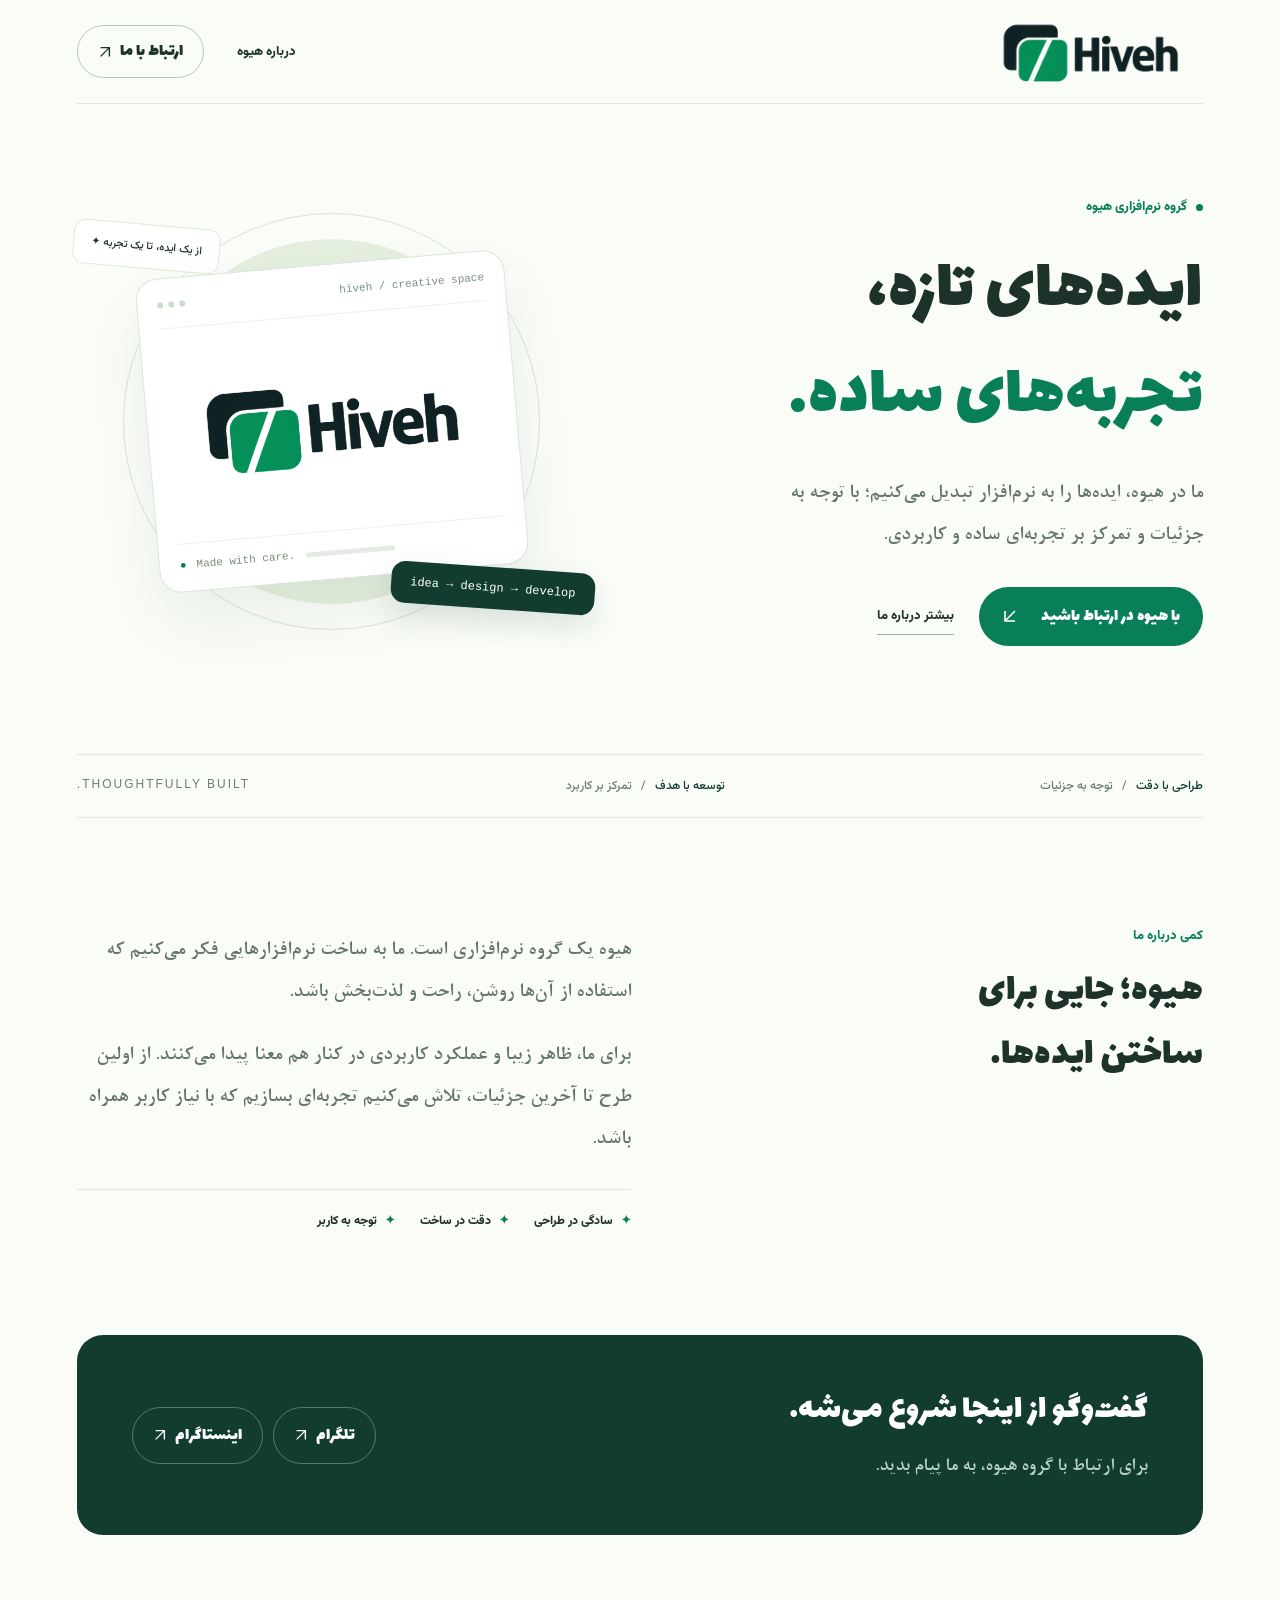
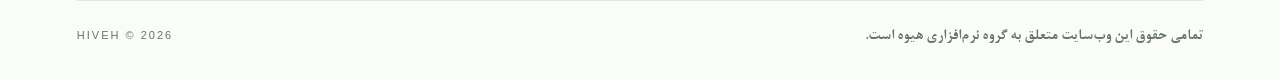
==== index.html @ 837ca016 "Create index.html" ====
<!doctype html>
<html lang="fa" dir="rtl"><head><meta charset="utf-8"><meta name="viewport" content="width=device-width,initial-scale=1"><meta name="theme-color" content="#087e59"><meta name="description" content="هیوه؛ گروه نرم‌افزاری، جایی برای ساخت تجربه‌های ساده و کاربردی."><title>گروه نرم‌افزاری هیوه | Hiveh</title><style>
@font-face {
  font-family: 'Lalezar';
  font-style: normal;
  font-weight: 400;
  font-display: swap;
  src: url([data-uri]) format('woff');
}
@font-face {
  font-family: 'Vazirmatn';
  font-style: normal;
  font-weight: 500;
  font-display: swap;
  src: url([data-uri]) format('woff');
}
@font-face {
  font-family: 'Vazirmatn';
  font-style: normal;
  font-weight: 600;
  font-display: swap;
  src: url([data-uri]) format('woff');
}
@font-face {
  font-family: 'Vazirmatn';
  font-style: normal;
  font-weight: 700;
  font-display: swap;
  src: url([data-uri]) format('woff');
}
@font-face {
  font-family: 'Vazirmatn';
  font-style: normal;
  font-weight: 800;
  font-display: swap;
  src: url([data-uri]) format('woff');
}
@font-face {
  font-family: 'Vazirmatn';
  font-style: normal;
  font-weight: 900;
  font-display: swap;
  src: url([data-uri]) format('woff');
}

@font-face{font-family:HivehNazanin;font-style:normal;font-weight:700;font-display:swap;src:url([data-uri]) format("woff")}

:root{--green:#087e59;--dark:#123c30;--ink:#1d332a;--muted:#65766c;--pale:#edf6ee}*{box-sizing:border-box}html{scroll-behavior:smooth;scroll-padding-top:100px}body{margin:0;background:#fafcf8;color:var(--ink);font-family:Vazirmatn,Tahoma,sans-serif}a{color:inherit;text-decoration:none}button{font:inherit}.wrap{width:min(1180px,88%);margin:auto}header{height:104px;display:flex;align-items:center;justify-content:space-between;border-bottom:1px solid #dfe8de}.brand{display:flex;align-items:center;gap:11px}.symbol{height:43px;width:43px;background:var(--green);border-radius:14px;display:grid;place-items:center;color:white;font:bold 29px Arial}.brand strong{font-size:27px;line-height:1.1}.brand small{display:block;font-size:10px;letter-spacing:2.8px;margin-top:7px;color:var(--muted)}nav{display:flex;gap:33px;align-items:center;font-size:13px}nav a:hover{color:var(--green)}.nav-contact{border:1px solid #b5c9bd;padding:11px 20px;border-radius:100px}.hero{display:grid;grid-template-columns:1.08fr 1fr;align-items:center;gap:65px;min-height:650px;padding:65px 0 80px}.eyebrow{font-size:12px;color:var(--green);display:flex;align-items:center;gap:9px}.dot{width:7px;height:7px;border-radius:50%;background:var(--green)}h1{font-size:clamp(42px,5vw,66px);font-weight:900;line-height:1.55;letter-spacing:-2.6px;margin:22px 0}h1 span{color:var(--green)}.lead{color:var(--muted);font-size:16px;line-height:2.1;max-width:420px}.actions{display:flex;gap:25px;align-items:center;margin-top:30px;font-size:13px}.btn{display:inline-flex;gap:23px;align-items:center;background:var(--green);color:white;padding:15px 23px;border-radius:100px;transition:transform .2s,background .2s}.btn:hover{background:#056347;transform:translateY(-2px)}.text-link{border-bottom:1px solid #9eb4a8;padding:8px 0}.visual{position:relative;min-height:420px;display:grid;place-items:center;direction:ltr}.orb{position:absolute;width:365px;height:365px;background:#e4efdf;border-radius:50%}.orb:after{content:"";position:absolute;inset:-26px;border:1px solid #d9e6d4;border-radius:50%}.window{position:relative;width:370px;max-width:95%;background:#fff;border:1px solid #dae6da;border-radius:22px;box-shadow:0 30px 65px #194a3012;transform:rotate(-5deg);padding:20px}.bar{display:flex;justify-content:space-between;align-items:center;border-bottom:1px solid #edf1eb;padding-bottom:17px;font:11px monospace;color:#789083}.lights{display:flex;gap:5px}.lights i{width:6px;height:6px;background:#cbdccc;border-radius:100%}.graphic{height:215px;display:grid;place-items:center;position:relative}.big-h{font:900 135px Arial;color:var(--green);letter-spacing:-12px;transform:skewY(-6deg)}.code{position:absolute;color:#8bb39b;font:30px monospace;left:20px;top:60px}.code:last-child{left:auto;right:20px;top:116px}.window-bottom{display:flex;align-items:center;gap:10px;border-top:1px solid #edf1eb;padding-top:15px;font:11px monospace;color:#7a8b7c}.line{height:5px;background:#e4ece1;border-radius:4px;width:90px}.float{position:absolute;background:var(--dark);color:white;padding:14px 19px;border-radius:14px;bottom:23px;right:-8px;transform:rotate(4deg);font:12px monospace;box-shadow:0 12px 30px #123c3020}.tag{position:absolute;top:12px;left:-4px;background:#fff;border:1px solid #e0e9da;padding:13px 17px;border-radius:12px;font-size:11px;transform:rotate(5deg);direction:rtl}.strip{display:flex;justify-content:space-between;border-top:1px solid #dfe8de;border-bottom:1px solid #dfe8de;padding:22px 0;font-size:12px;color:#6d7f71;gap:16px}.strip b{color:var(--dark);font-weight:500}.about{padding:105px 0;display:grid;grid-template-columns:1fr 1.2fr;gap:110px}.section-label{color:var(--green);font-size:12px}h2{font-size:34px;line-height:1.75;letter-spacing:-1px;margin:12px 0}.about p{font-size:15px;color:var(--muted);line-height:2.3;margin-top:7px}.principles{display:flex;gap:25px;margin-top:28px;border-top:1px solid #dfe8de;padding-top:22px}.principles span{font-size:12px;display:flex;gap:8px;align-items:center}.principles i{font-style:normal;color:var(--green)}.contact{background:var(--dark);color:#fff;border-radius:26px;padding:48px 55px;display:flex;align-items:center;justify-content:space-between;gap:35px;margin-bottom:65px}.contact h2{font-size:29px;margin:0 0 8px}.contact p{font-size:13px;color:#b9d0c4;margin:0;line-height:2}.contact-links{display:flex;gap:10px;flex-wrap:wrap}.contact a{padding:13px 20px;border:1px solid #59796b;border-radius:100px;font-size:12px}.contact a:hover{background:white;color:var(--dark)}footer{border-top:1px solid #dfe8de;padding:28px 0 35px;display:flex;justify-content:space-between;font-size:11px;color:var(--muted)}.english{font-family:Arial,sans-serif;letter-spacing:2px}a:focus-visible{outline:3px solid #70bc95;outline-offset:5px}@media(max-width:900px){.hero{gap:25px}h1{font-size:46px}.window{width:310px}.orb{width:290px;height:290px}.float{right:0}.about{gap:40px}.contact{padding:35px}.tag{left:0}}@media(max-width:640px){.wrap{width:88%}header{height:86px}nav{gap:18px;font-size:11px}.nav-contact{padding:8px 13px}.brand strong{font-size:23px}.symbol{width:35px;height:35px;border-radius:11px;font-size:23px}.brand small{font-size:8px}.hero{grid-template-columns:1fr;gap:30px;padding:44px 0;min-height:auto}h1{font-size:43px;letter-spacing:-1.5px;margin-top:18px}.lead{font-size:14px}.visual{min-height:370px;margin:0 8px}.window{width:310px}.tag{top:0}.float{bottom:2px}.strip{font-size:10px;flex-wrap:wrap;justify-content:center;gap:14px 22px}.strip .english{display:none}.about{grid-template-columns:1fr;gap:16px;padding:65px 0}h2{font-size:29px}.about p{font-size:14px}.principles{justify-content:space-between;gap:8px}.contact{align-items:flex-start;flex-direction:column;padding:30px 25px;border-radius:20px;margin-bottom:40px;gap:25px}.contact h2{font-size:25px}footer{gap:20px;font-size:10px}nav a:first-child{display:none}}@media(prefers-reduced-motion:reduce){html{scroll-behavior:auto}*{transition:none!important}}
/* Expressive Persian headings and stronger supporting type. */
body{font-weight:500}
h1,h2,.brand strong{font-family:Lalezar,Vazirmatn,Tahoma,sans-serif;font-weight:400;letter-spacing:0}
h1{font-size:clamp(48px,5.7vw,76px);line-height:1.45}
h2{font-size:40px;line-height:1.6}
.brand strong{font-size:35px}
nav,.actions,.contact-links,.eyebrow,.section-label,.principles{font-weight:800}
.lead,.about p,.contact p{font-weight:600}
.btn,.nav-contact,.contact-links a{font-family:Lalezar,Vazirmatn,Tahoma,sans-serif;font-weight:400;font-size:18px}
.eyebrow,.section-label{font-size:13px}
.contact h2{font-size:35px}
@media(max-width:900px){h1{font-size:57px}}
@media(max-width:640px){h1{font-size:49px;line-height:1.4}.brand strong{font-size:30px}h2{font-size:35px}.contact h2{font-size:30px}.nav-contact{font-size:15px}.btn,.contact-links a{font-size:17px}}
/* B Nazanin Bold reading text with Lalezar headings. */
.lead,.about p,.contact p{font-family:HivehNazanin,'B Nazanin',Vazirmatn,serif;font-weight:700;font-size:21px;line-height:2}
.contact p{font-size:20px}
footer>span:first-child{font-family:HivehNazanin,'B Nazanin',Vazirmatn,serif;font-weight:700;font-size:16px}
@media(max-width:640px){.lead,.about p{font-size:20px}.contact p{font-size:19px}footer>span:first-child{font-size:15px}}
.brand-logo{display:block;width:225px;height:auto;object-fit:contain}.hero-logo{display:block;width:100%;height:auto;object-fit:contain}.graphic{padding:0 3px}.contact-links a,.nav-contact{display:inline-flex;align-items:center;gap:8px}
@media(max-width:640px){.brand-logo{width:163px}}
</style><link rel="canonical" href="https://hivehstudio.github.io/"><meta name="robots" content="index,follow"><meta property="og:title" content="گروه نرم‌افزاری هیوه | Hiveh"><meta property="og:type" content="website"><meta property="og:url" content="https://hivehstudio.github.io/"><script type="application/ld+json">{"@context": "https://schema.org", "@type": "Organization", "name": "گروه نرم‌افزاری هیوه", "alternateName": "Hiveh", "url": "https://hivehstudio.github.io/", "sameAs": ["https://t.me/Abbashavedanlu24", "https://www.instagram.com/Abbashavedanlu.24/"]}</script></head><body><div class="wrap"><header><a class="brand" href="#home" aria-label="هیوه، صفحه اصلی"><svg class="brand-logo" viewBox="0 0 2048 682" role="img" aria-label="هیوه — Hiveh"><image id="hiveh-logo-art" href="[data-uri]" width="2048" height="682"/></svg></a><nav aria-label="فهرست اصلی"><a href="#about">درباره هیوه</a><a class="nav-contact" href="#contact">ارتباط با ما <svg aria-hidden="true" width="14" height="14" viewBox="0 0 16 16" fill="none" stroke="currentColor" stroke-width="1.6"><path d="M3 13 13 3M3 3h10v10"/></svg></a></nav></header><main><section class="hero" id="home"><div><div class="eyebrow"><span class="dot"></span>گروه نرم‌افزاری هیوه</div><h1>ایده‌های تازه،<br><span>تجربه‌های ساده.</span></h1><p class="lead">ما در هیوه، ایده‌ها را به نرم‌افزار تبدیل می‌کنیم؛ با توجه به جزئیات و تمرکز بر تجربه‌ای ساده و کاربردی.</p><div class="actions"><a class="btn" href="#contact">با هیوه در ارتباط باشید <svg aria-hidden="true" width="16" height="16" viewBox="0 0 16 16" fill="none" stroke="currentColor" stroke-width="1.6"><path d="M13 3 3 13M3 3v10h10"/></svg></a><a class="text-link" href="#about">بیشتر درباره ما</a></div></div><div class="visual" aria-hidden="true"><div class="orb"></div><div class="tag">از یک ایده، تا یک تجربه ✦</div><div class="window"><div class="bar"><div class="lights"><i></i><i></i><i></i></div><span>hiveh / creative space</span></div><div class="graphic"><svg class="hero-logo" viewBox="0 0 2048 682" aria-hidden="true"><use href="#hiveh-logo-art"/></svg></div><div class="window-bottom"><span style="color:#087e59">●</span><span>Made with care.</span><span class="line"></span></div></div><div class="float">idea → design → develop</div></div></section><div class="strip"><span><b>طراحی با دقت</b> &nbsp; / &nbsp; توجه به جزئیات</span><span><b>توسعه با هدف</b> &nbsp; / &nbsp; تمرکز بر کاربرد</span><span class="english" lang="en">THOUGHTFULLY BUILT.</span></div><section class="about" id="about"><div><span class="section-label">کمی درباره ما</span><h2>هیوه؛ جایی برای<br>ساختن ایده‌ها.</h2></div><div><p>هیوه یک گروه نرم‌افزاری است. ما به ساخت نرم‌افزارهایی فکر می‌کنیم که استفاده از آن‌ها روشن، راحت و لذت‌بخش باشد.</p><p>برای ما، ظاهر زیبا و عملکرد کاربردی در کنار هم معنا پیدا می‌کنند. از اولین طرح تا آخرین جزئیات، تلاش می‌کنیم تجربه‌ای بسازیم که با نیاز کاربر همراه باشد.</p><div class="principles"><span><i>✦</i> سادگی در طراحی</span><span><i>✦</i> دقت در ساخت</span><span><i>✦</i> توجه به کاربر</span></div></div></section><section class="contact" id="contact"><div><h2>گفت‌وگو از اینجا شروع می‌شه.</h2><p>برای ارتباط با گروه هیوه، به ما پیام بدید.</p></div><div class="contact-links"><a href="https://t.me/Abbashavedanlu24" target="_blank" rel="noopener noreferrer">تلگرام <svg aria-hidden="true" width="14" height="14" viewBox="0 0 16 16" fill="none" stroke="currentColor" stroke-width="1.6"><path d="M3 13 13 3M3 3h10v10"/></svg></a><a href="https://www.instagram.com/Abbashavedanlu.24/" target="_blank" rel="noopener noreferrer">اینستاگرام <svg aria-hidden="true" width="14" height="14" viewBox="0 0 16 16" fill="none" stroke="currentColor" stroke-width="1.6"><path d="M3 13 13 3M3 3h10v10"/></svg></a></div></section></main><footer><span>تمامی حقوق این وب‌سایت متعلق به گروه نرم‌افزاری هیوه است.</span><span class="english" lang="en">HIVEH © 2026</span></footer></div></body></html>
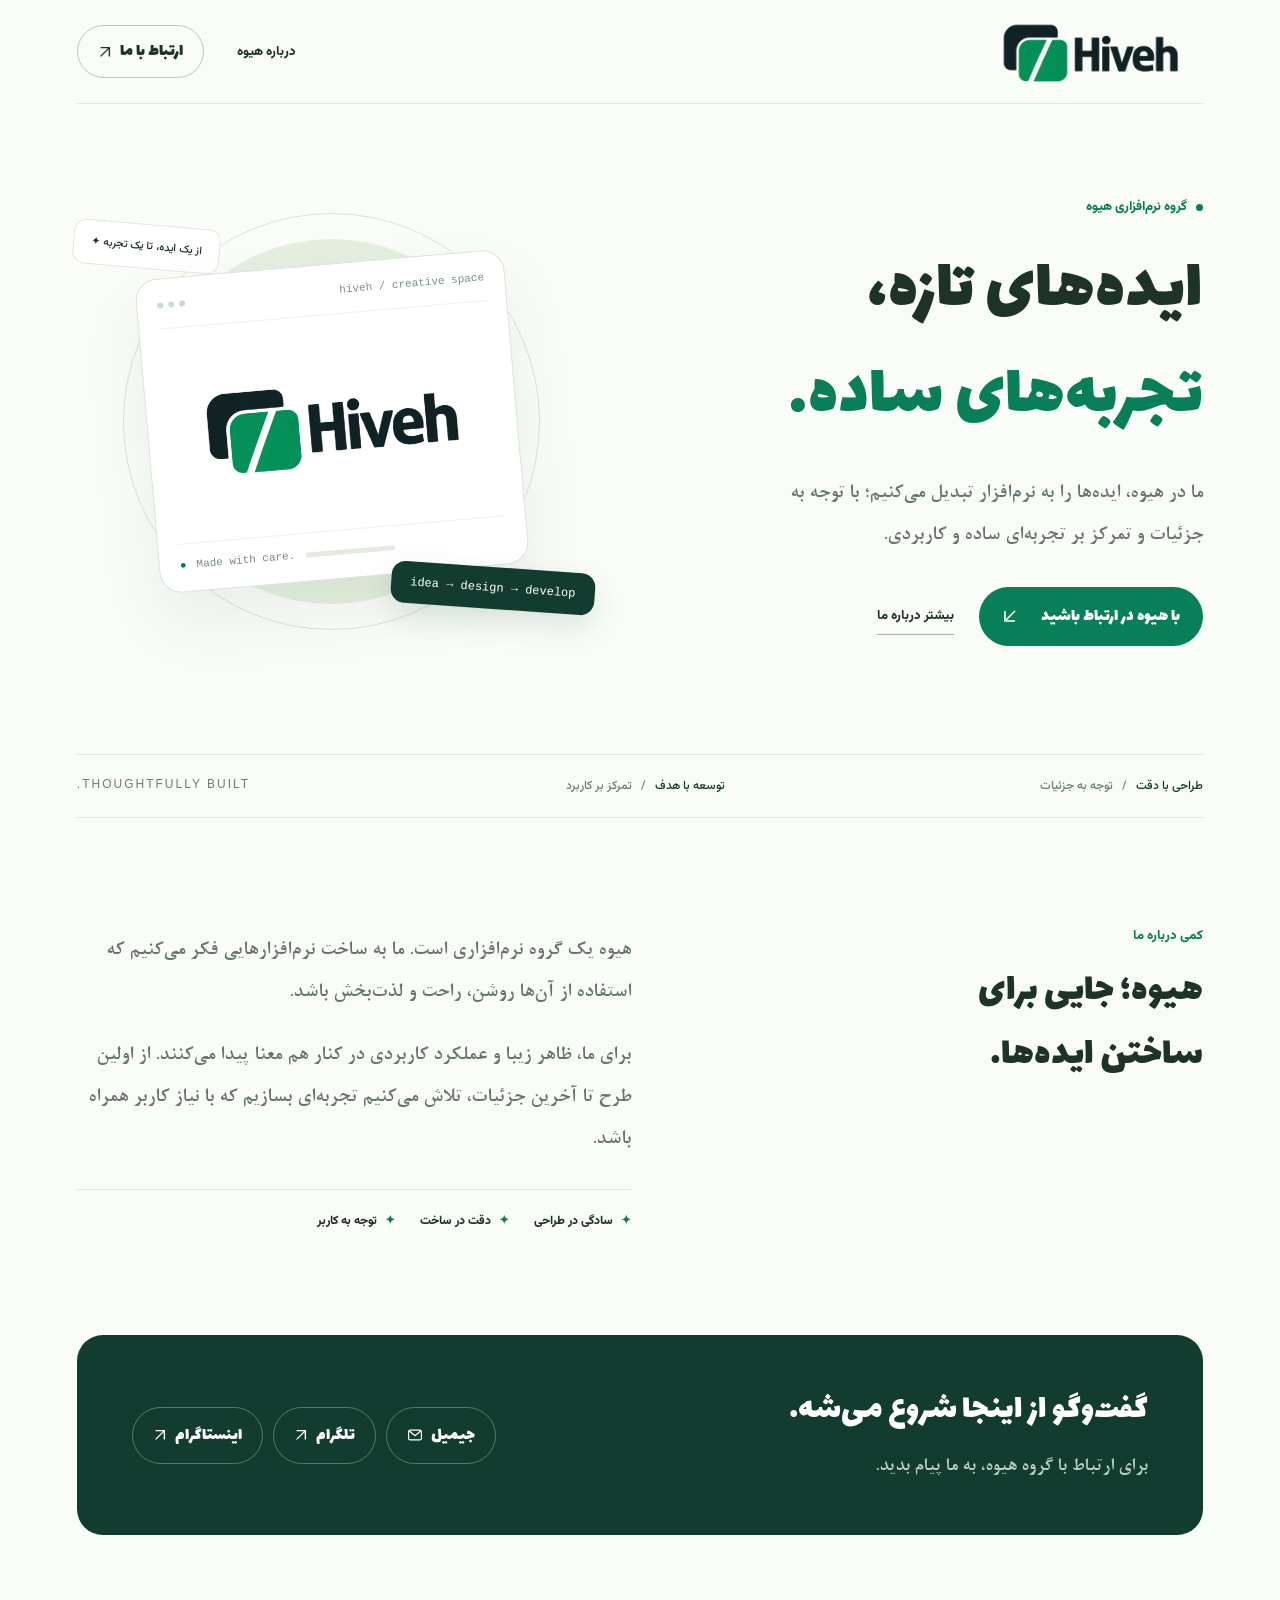
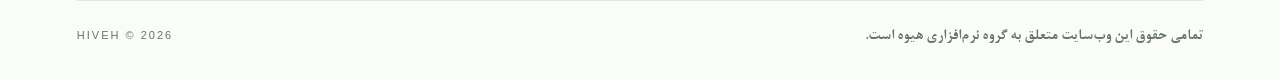
==== commit fa083ee0: "Add Gmail contact button" ====
--- a/index.html
+++ b/index.html
@@ -66,4 +66,4 @@
 @media(max-width:640px){.lead,.about p{font-size:20px}.contact p{font-size:19px}footer>span:first-child{font-size:15px}}
 .brand-logo{display:block;width:225px;height:auto;object-fit:contain}.hero-logo{display:block;width:100%;height:auto;object-fit:contain}.graphic{padding:0 3px}.contact-links a,.nav-contact{display:inline-flex;align-items:center;gap:8px}
 @media(max-width:640px){.brand-logo{width:163px}}
-</style><link rel="canonical" href="https://hivehstudio.github.io/"><meta name="robots" content="index,follow"><meta property="og:title" content="گروه نرم‌افزاری هیوه | Hiveh"><meta property="og:type" content="website"><meta property="og:url" content="https://hivehstudio.github.io/"><script type="application/ld+json">{"@context": "https://schema.org", "@type": "Organization", "name": "گروه نرم‌افزاری هیوه", "alternateName": "Hiveh", "url": "https://hivehstudio.github.io/", "sameAs": ["https://t.me/Abbashavedanlu24", "https://www.instagram.com/Abbashavedanlu.24/"]}</script></head><body><div class="wrap"><header><a class="brand" href="#home" aria-label="هیوه، صفحه اصلی"><svg class="brand-logo" viewBox="0 0 2048 682" role="img" aria-label="هیوه — Hiveh"><image id="hiveh-logo-art" href="[data-uri]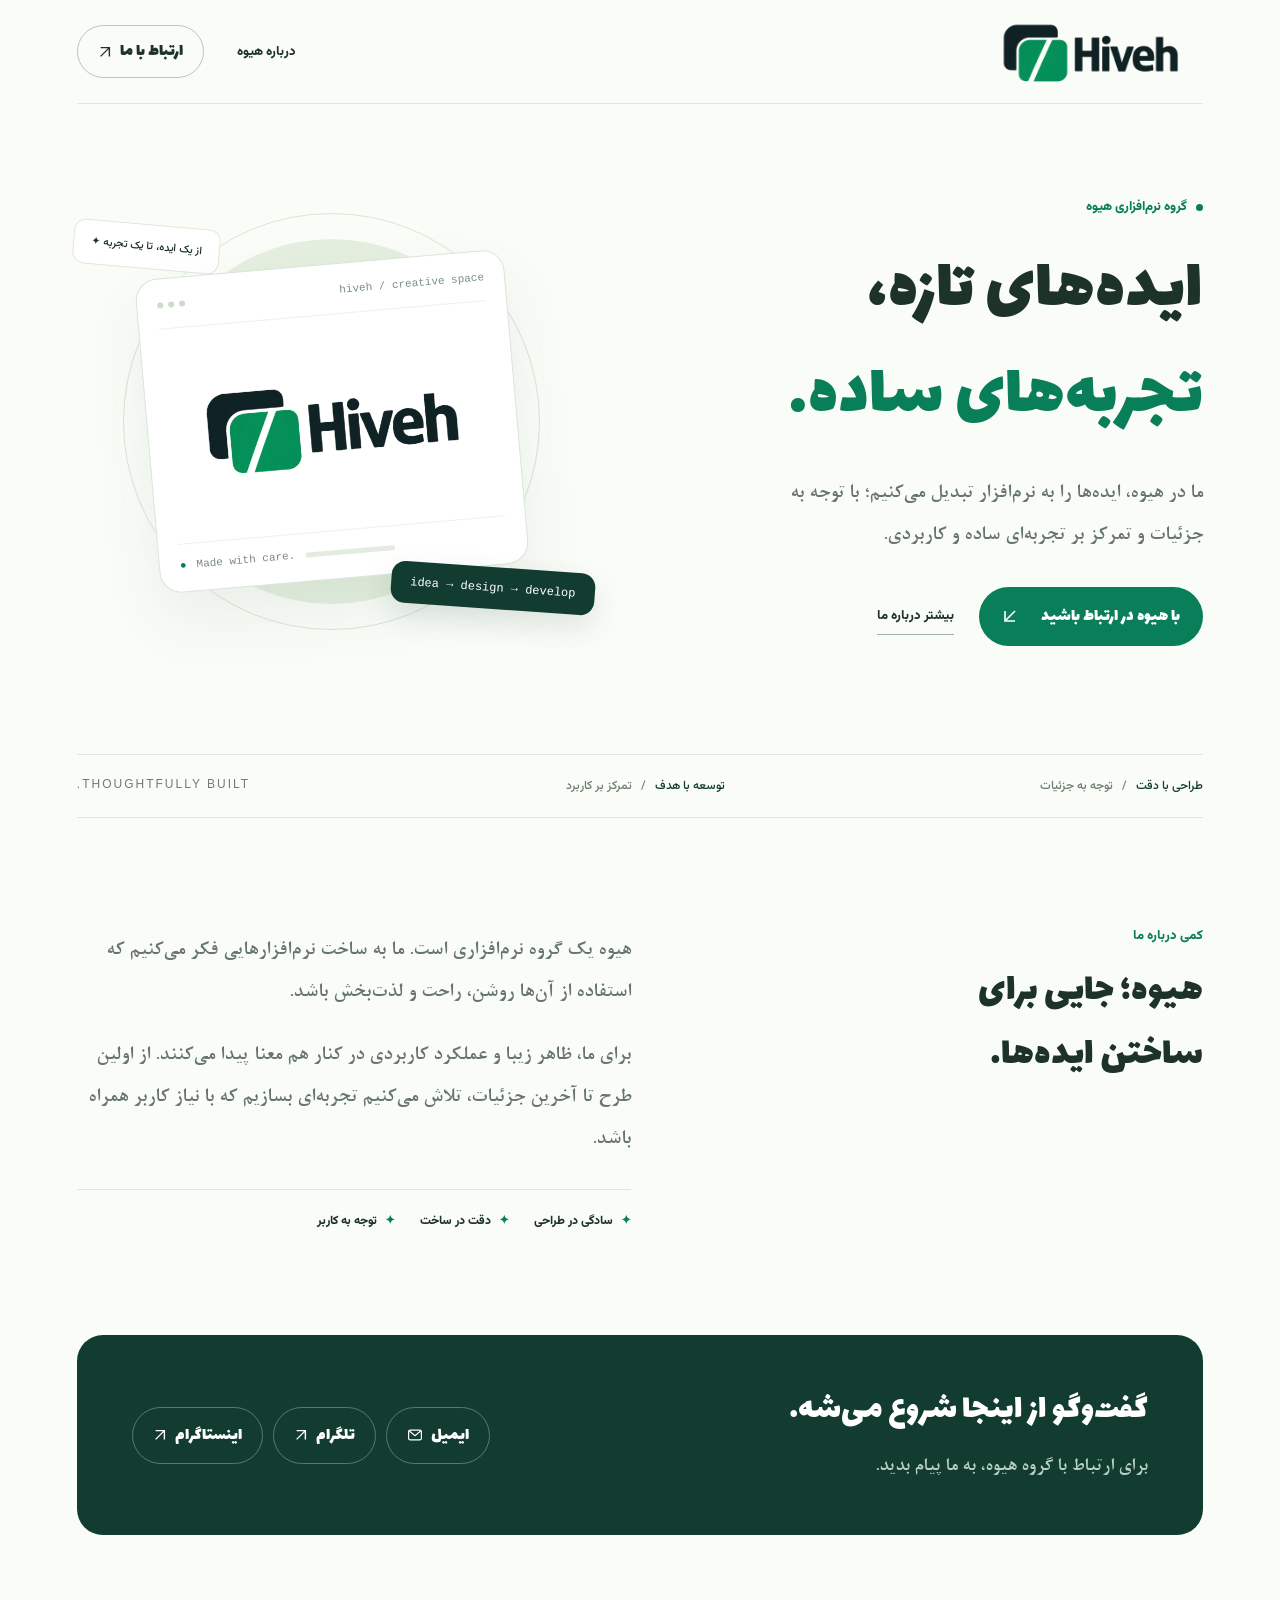
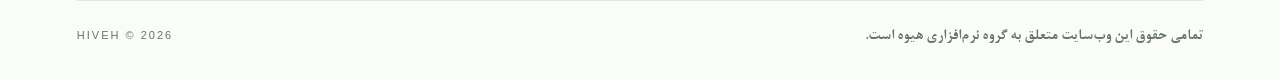
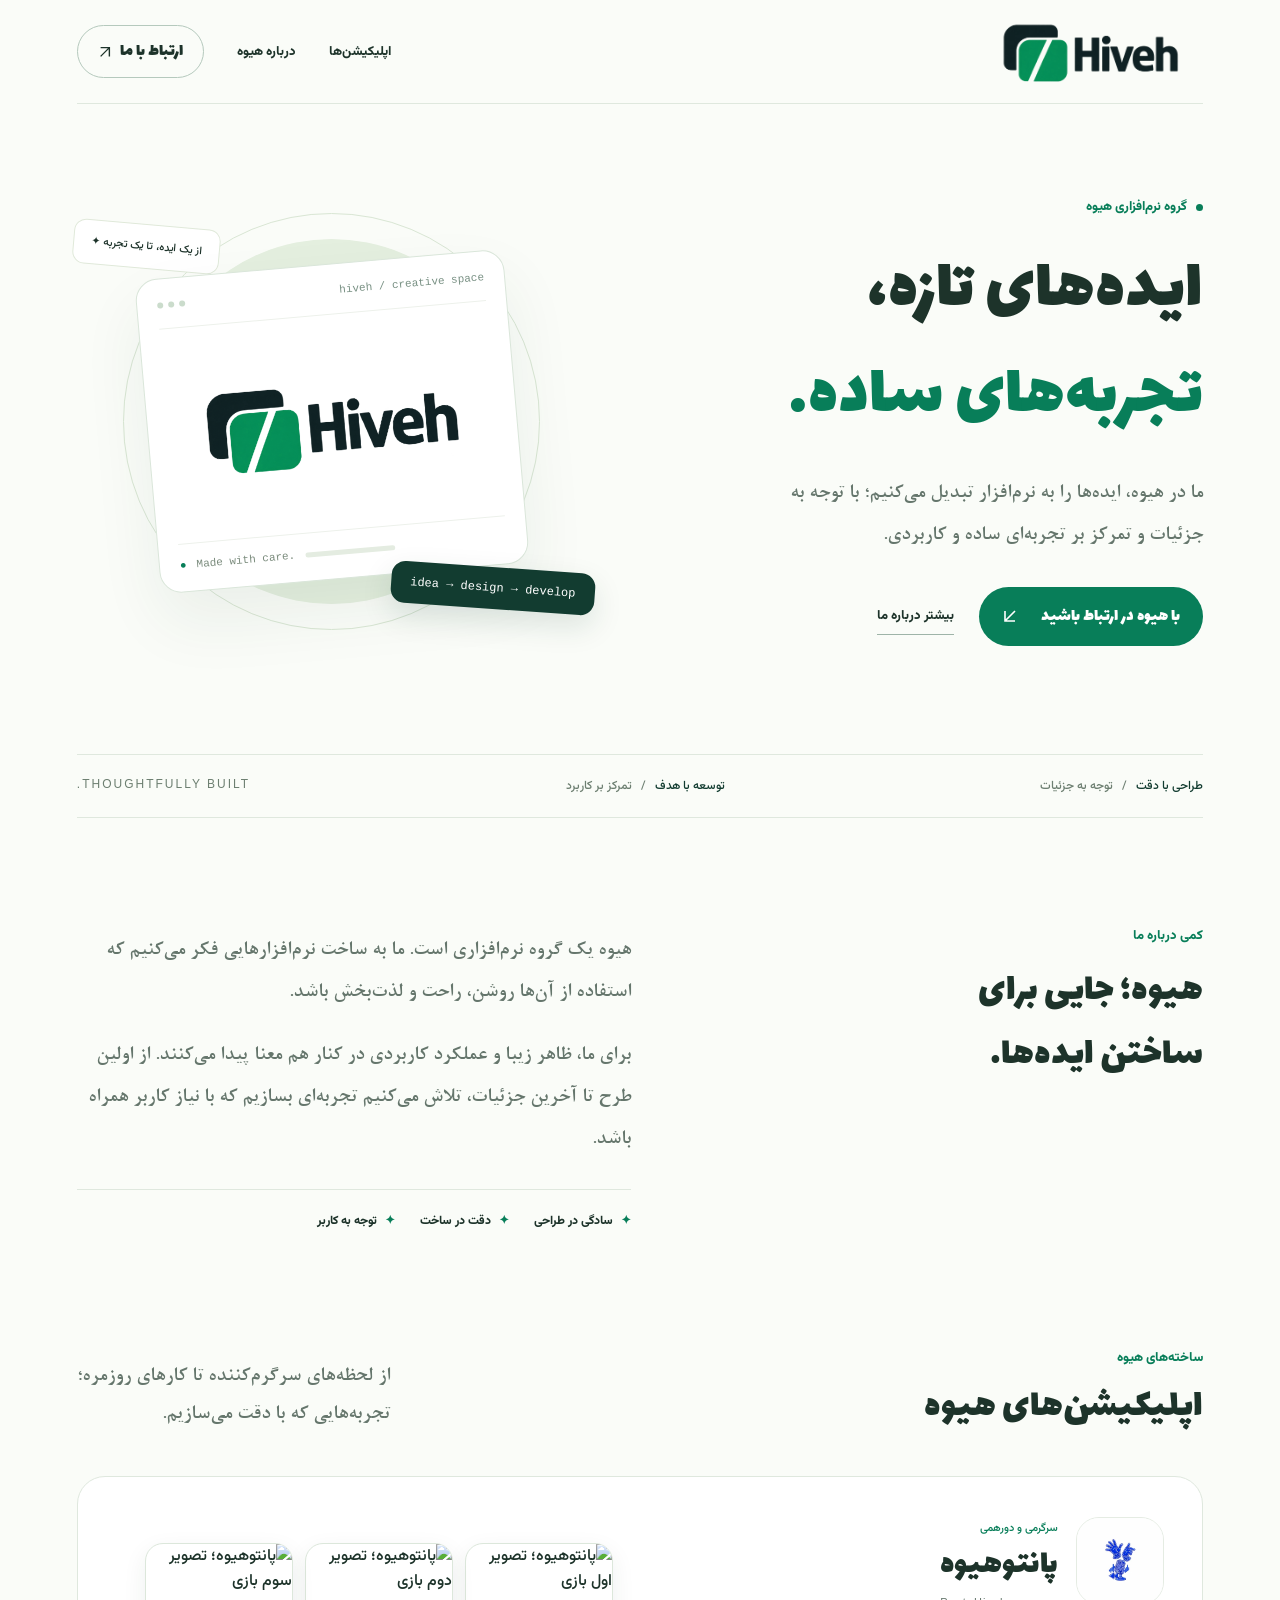
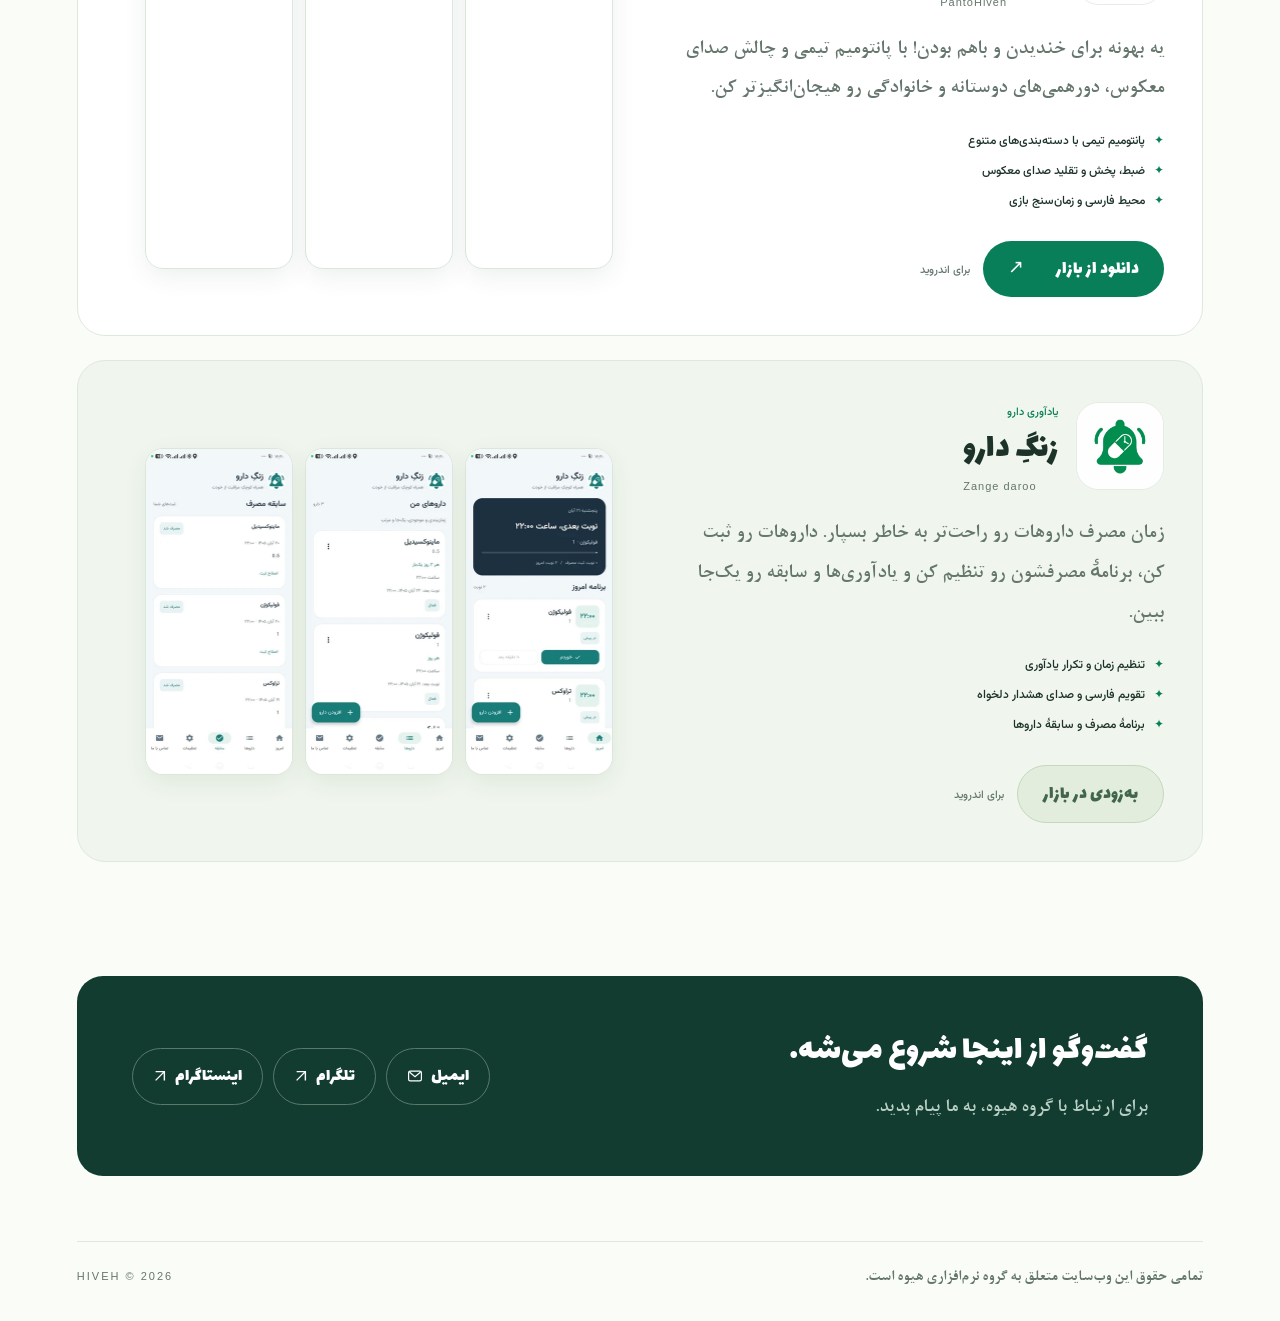
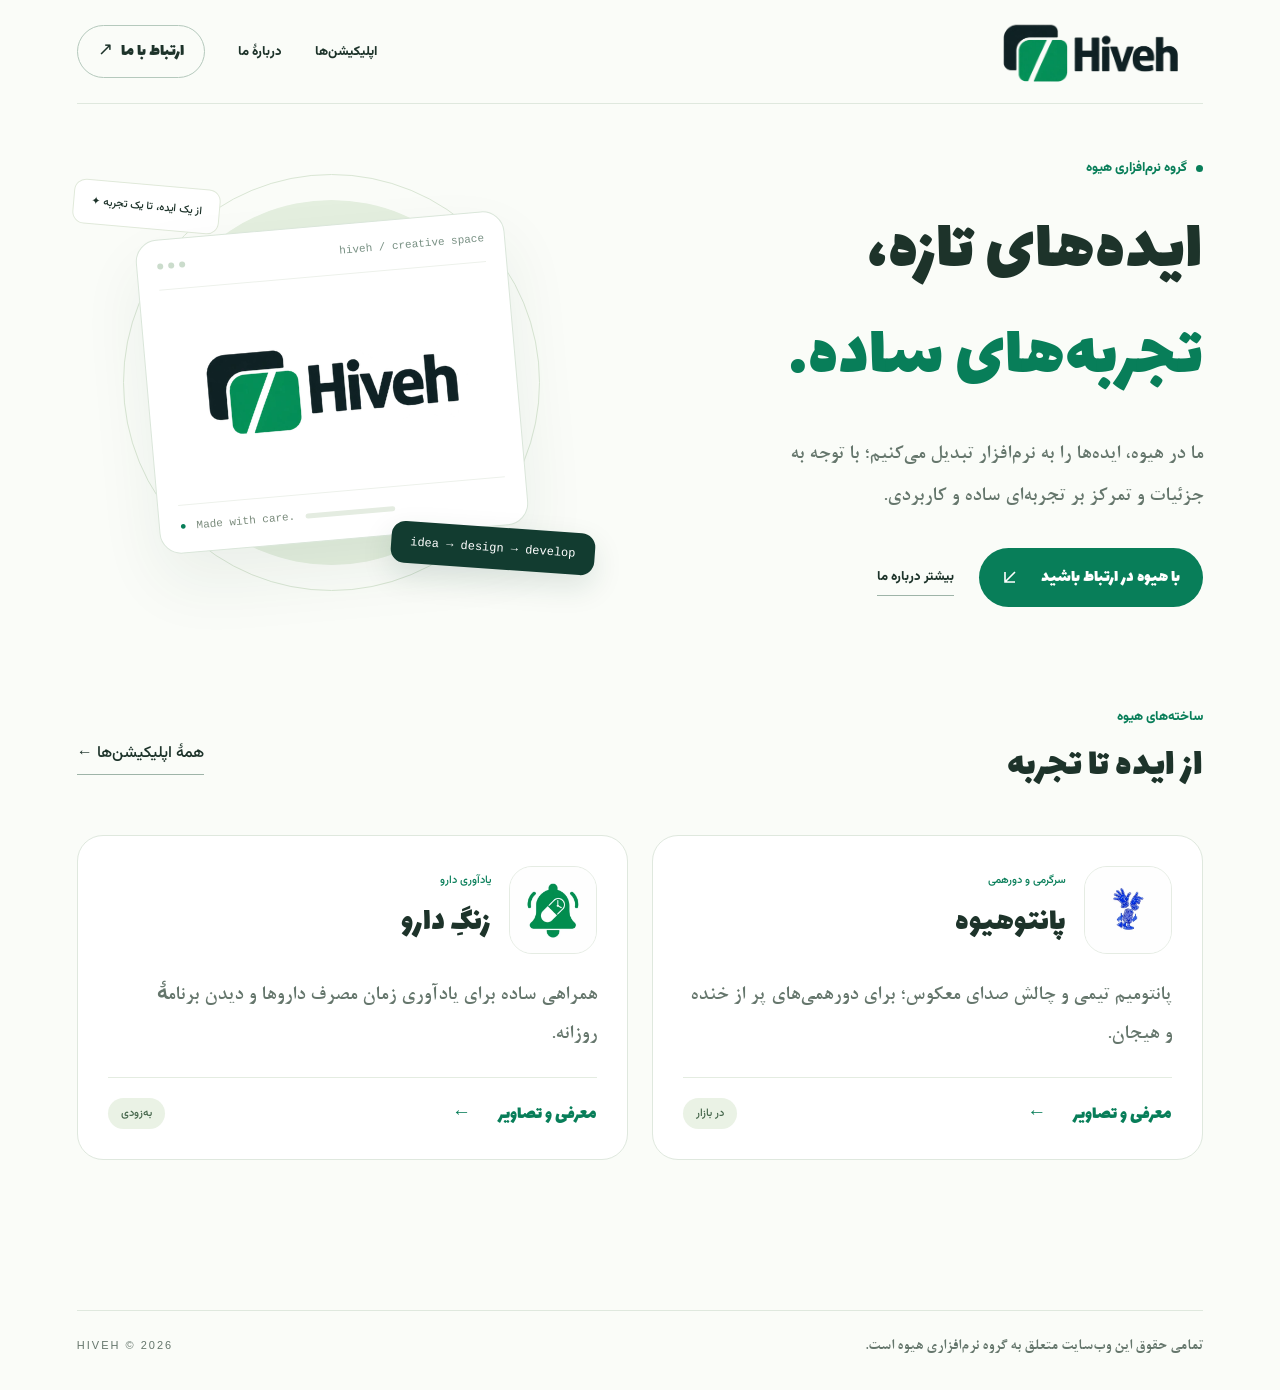
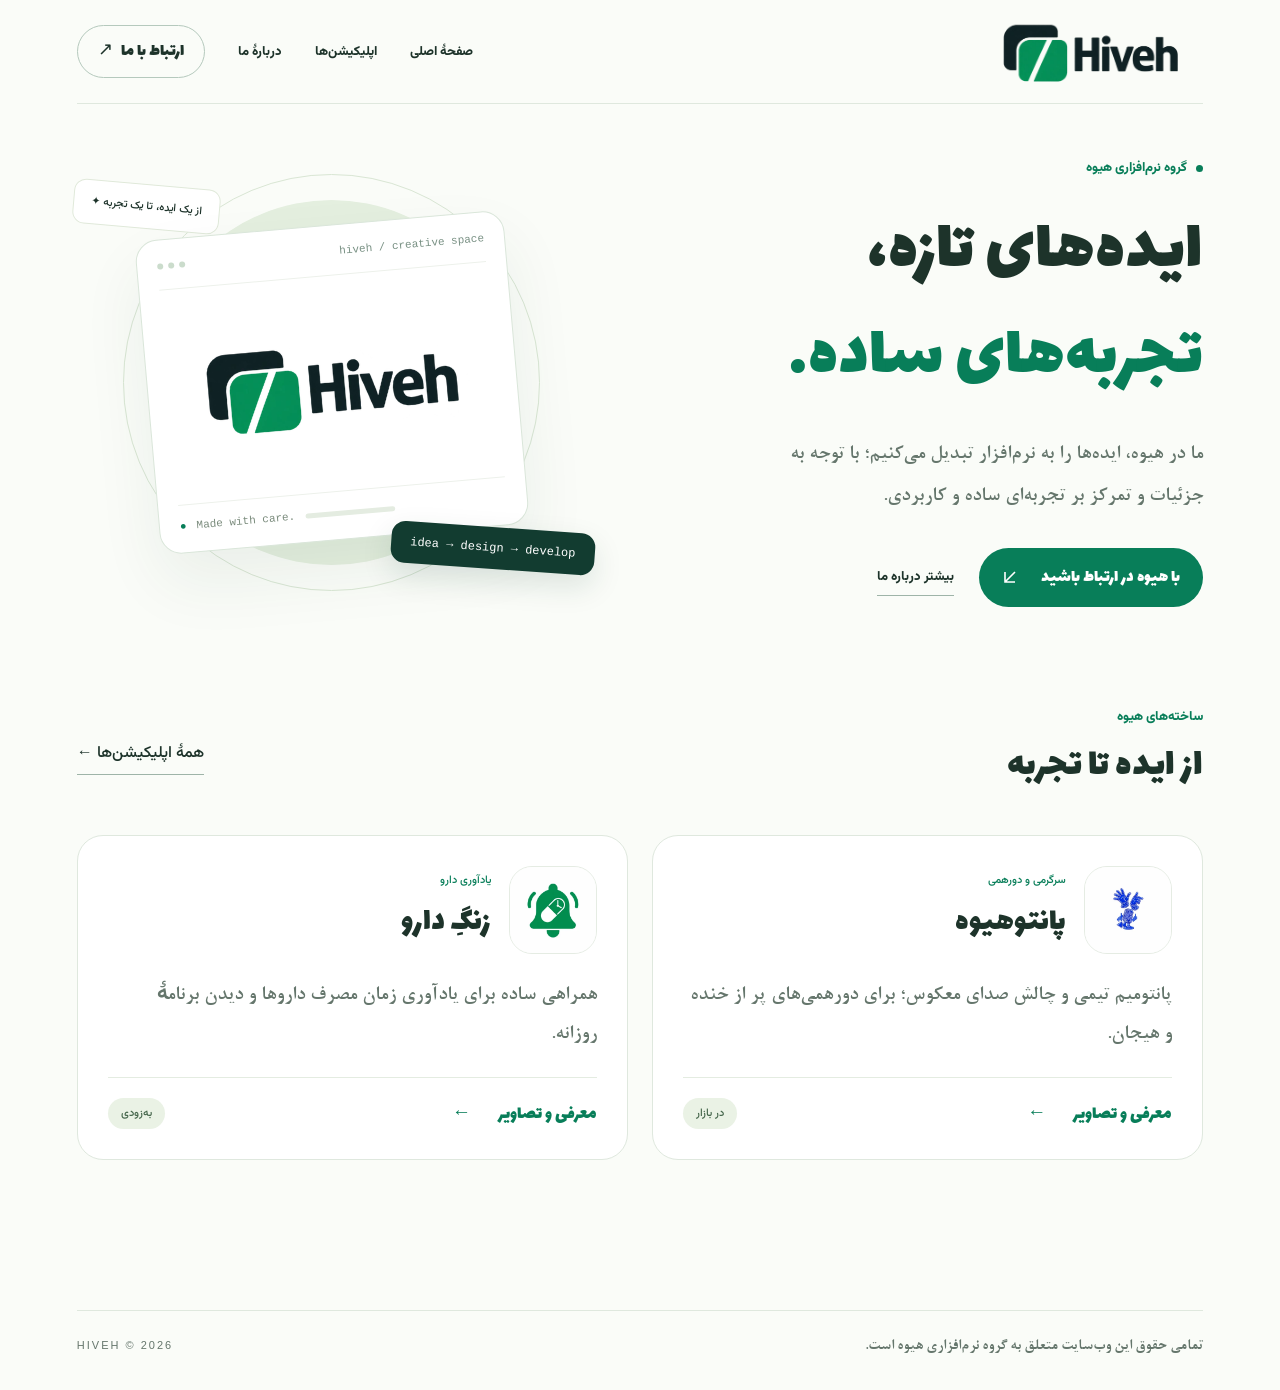
